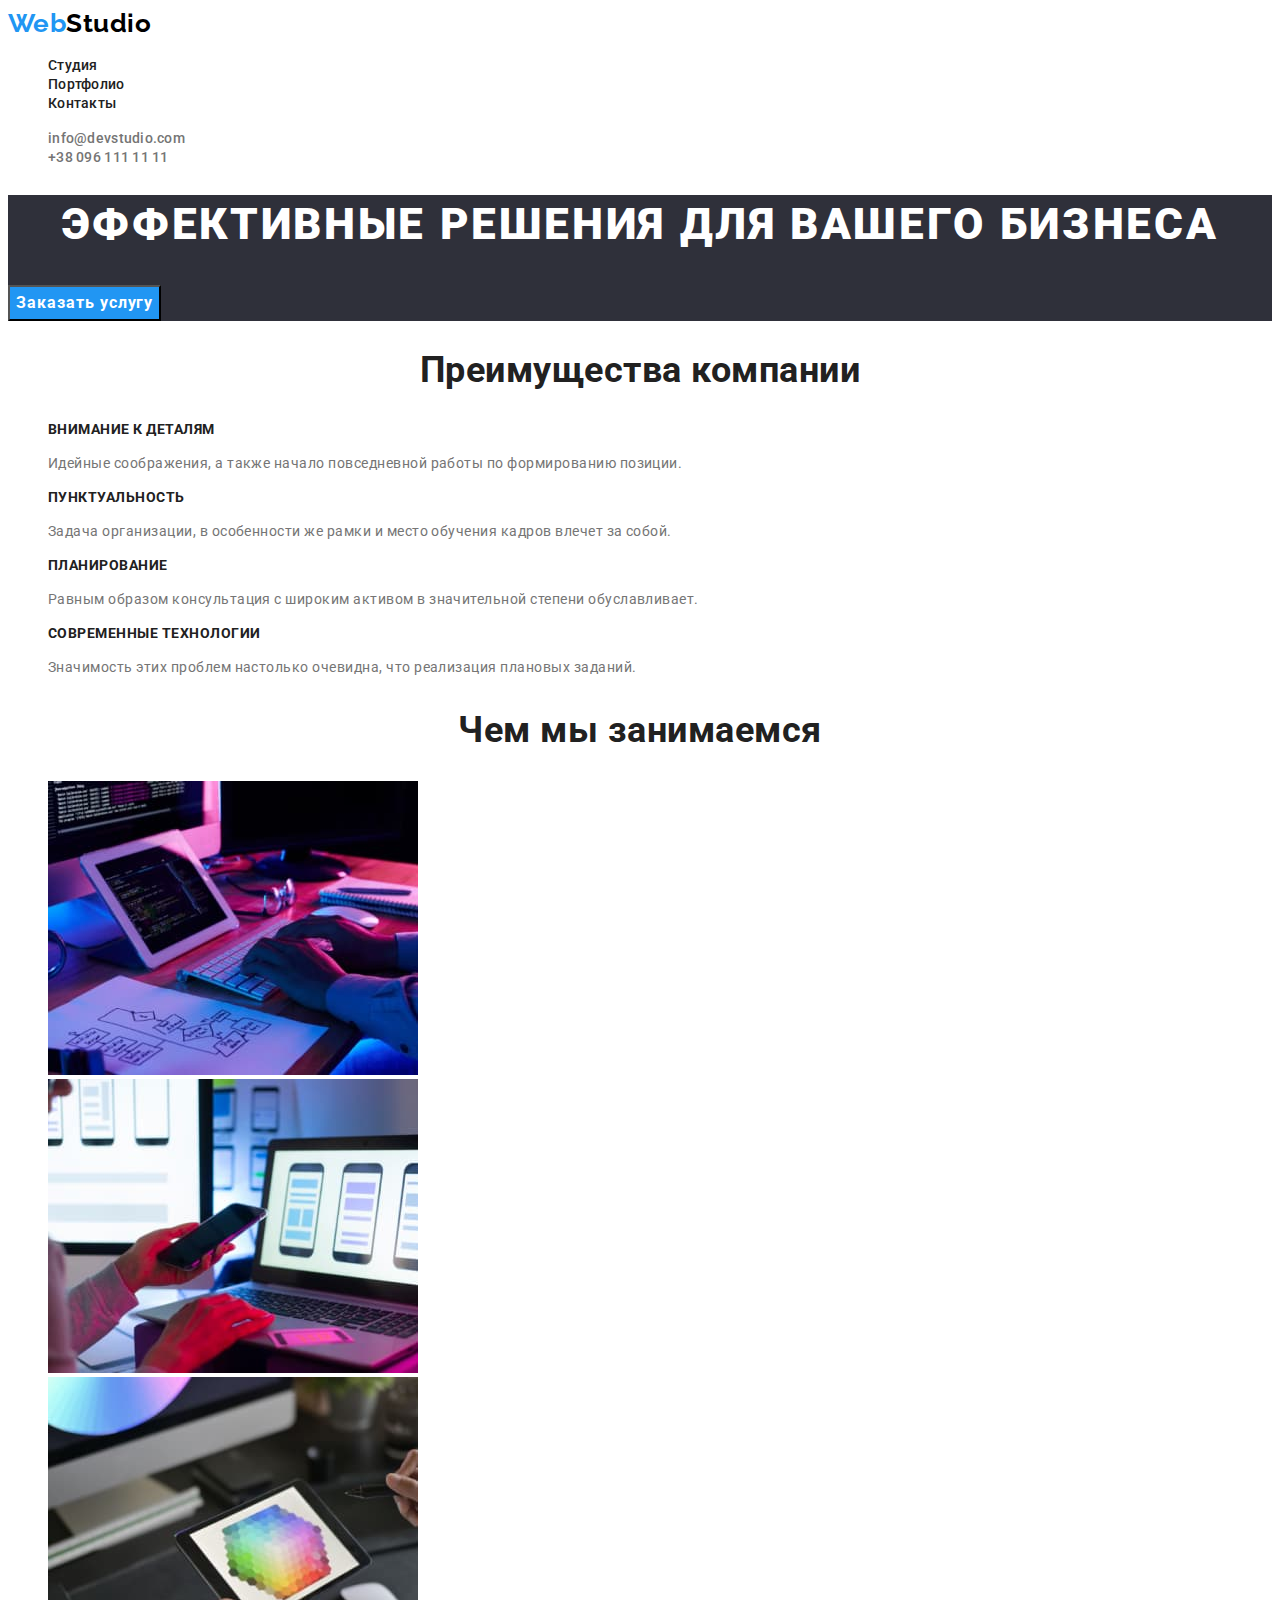
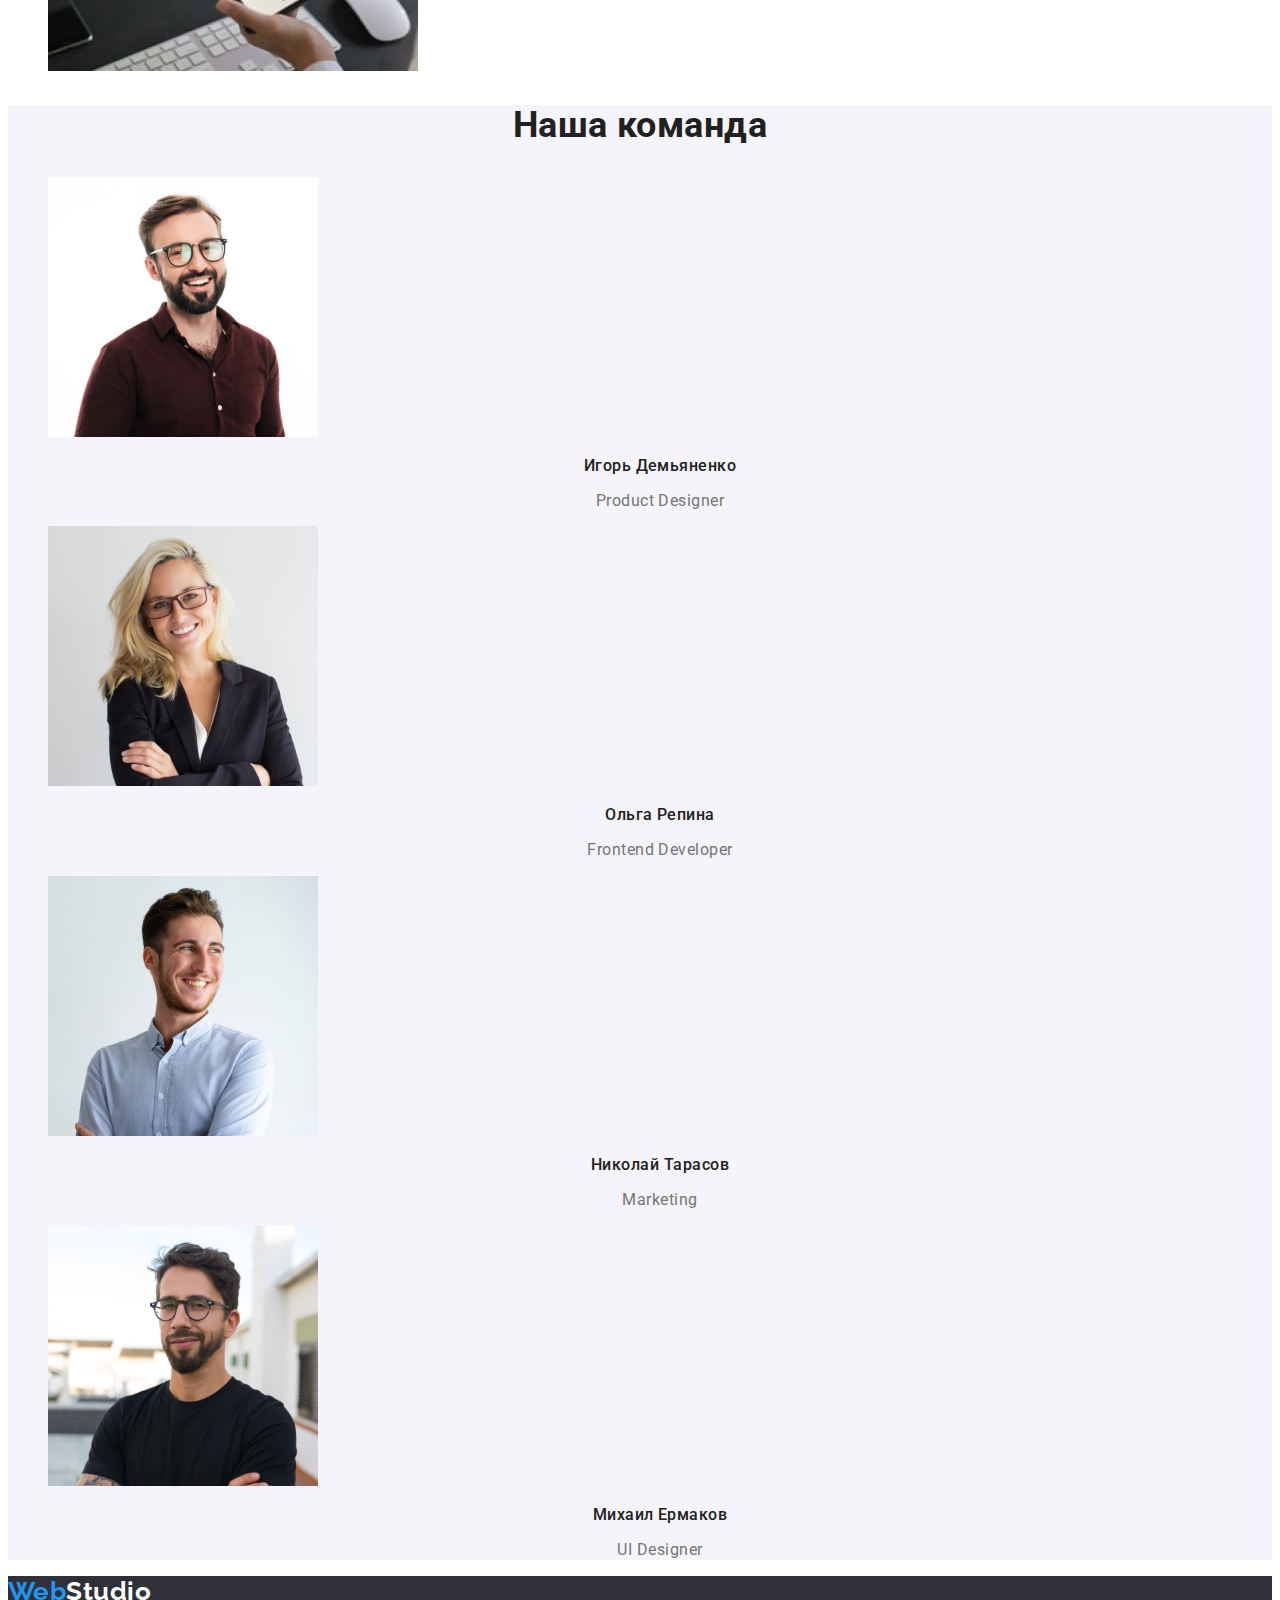
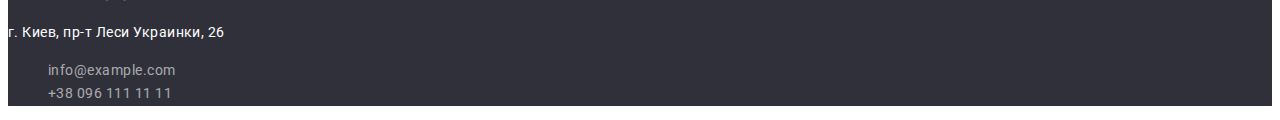
==== index.html @ c210286f "добавляет файлы с HW-02" ====
<!DOCTYPE html>
<html lang="ru">
<head>
    <meta charset="UTF-8">
    <meta http-equiv="X-UA-Compatible" content="IE=edge">
    <meta name="viewport" content="width=device-width, initial-scale=1.0">
    <title>Студия</title>
    <link rel="preconnect" href="https://fonts.googleapis.com">
    <link rel="preconnect" href="https://fonts.gstatic.com" crossorigin>
    <link href="https://fonts.googleapis.com/css2?family=Raleway:wght@700&family=Roboto:wght@400;500;700;900&display=swap" rel="stylesheet">
    <link rel="stylesheet" href="./css/styles.css">
</head>
<body>
    <!--шапка сайта студии-->
    <header>
        <!--навигация-->
        <nav>
            <a class="logo link" href="./index.html">Web<span class="logo-header">Studio</span></a>
            <ul class="site-nav list">
                <li><a href="./index.html" class="link">Студия</a>
                </li>
                <li><a href="./portfolio.html" class="link">Портфолио</a>
                </li>
                <li><a href="" class="link">Контакты</a>
                </li>
            </ul>
        </nav>
        <!--связь-->
        <ul class="contacts list">
            <li>
                <a href="mailto:info@devstudio.com" class="link">info@devstudio.com</a>
            </li>
            <li>
                <a href="tel:+380961111111" class="link">+38 096 111 11 11</a>
            </li>
        </ul>
    </header>
    <main>
        <!--герой-->
        <section class="hero">
            <h1 class="hero-title">Эффективные решения для вашего бизнеса</h1>
            <button class="main button" type="button">Заказать услугу</button>
        </section>
        <!--секция преимущества компании-->
        <section class="section">
            <h2 class="section-title">Преимущества компании</h2>
            <ul class="advantage list">
                <li>
                    <h3 class="advantage-title">Внимание к деталям</h3>
                    <p class="advantage-text">Идейные соображения, а также начало повседневной работы по формированию позиции.</p>
                </li>
                <li>
                    <h3 class="advantage-title">Пунктуальность</h3>
                    <p class="advantage-text">Задача организации, в особенности же рамки и место обучения кадров влечет за собой.</p>
                </li>
                <li>
                    <h3 class="advantage-title">Планирование</h3>
                    <p class="advantage-text">Равным образом консультация с широким активом в значительной степени обуславливает.</p>
                </li>
                <li>
                    <h3 class="advantage-title">Современные технологии</h3>
                    <p class="advantage-text">Значимость этих проблем настолько очевидна, что реализация плановых заданий.</p>
                </li>
            </ul>
        </section>
        <!--секция чем занимается компания-->
        <section class="section">
            <h2 class="section-title">Чем мы занимаемся</h2>
            <ul class="list">
                <li><img 
                    src="images/optimg1.jpg"
                    alt="работа  за  компьютером"
                    width="370"
                    height="294"></li>
                <li><img 
                    src="images/optimg2.jpg" 
                    alt="взаимодействие с разными гаджетами"
                    width="370"
                    height="294"></li>
                <li><img 
                    src="images/optimg3.jpg" 
                    alt="оформление графических интерфейсов"
                    width="370"
                    height="294"
                    ></li>
            </ul>
        </section>
        <!--секция наша команда-->
        <section class="our-team section">
            <h2 class="section-title">Наша команда</h2>
            <ul class="team list">
                <li><img src="images/img1.jpg" alt="Игорь Демьяненко"
                    width="270" height="260">
                <h3 class="team-title">Игорь Демьяненко</h3>
                <p class="team-profession" lang="en">Product Designer</p>
                </li>
                <li><img src="images/img2.jpg" alt="Ольга Репина" 
                    width="270" height="260">
                <h3 class="team-title">Ольга Репина</h3>
                <p class="team-profession" lang="en">Frontend Developer</p>
                </li>
                <li><img src="images/img3.jpg" alt="Николай Тарасов" 
                    width="270" height="260">
                <h3 class="team-title">Николай Тарасов</h3>
                <p class="team-profession" lang="en">Marketing</p>
                </li>
                <li><img src="images/img4.jpg" alt="Михаил Ермаков"
                     width="270" height="260">
                <h3 class="team-title">Михаил Ермаков</h3>
                <p class="team-profession" lang="en">UI Designer</p>
                </li>
            </ul>
        </section>  
    </main>
    <!--подвал страницы-->
    <footer class="footer">
        <a class="logo link" href="./index.html">Web<span class="logo-footer">Studio</span></a>
        <address class="adress">
            <p>г. Киев, пр-т Леси Украинки, 26</p>
            <ul class="adress-contacts list">               
                <li>
                    <a href="mailto:info@example.com" class="link">info@example.com</a>
                </li>
                <li>
                    <a href="tel:+380961111111" class="link">+38 096 111 11 11</a>
                </li>
            </ul>
        </address>
    </footer>    
</body>
</html>
---- css/styles.css ----
:root {
  --pimary-tex-color: #757575;
  --accent-tex-color: #2196f3;
  --secondary-tex-color: #212121;
  --clear-white-text-color: #ffffff;
  --secondary-background-color: #f5f4fa;
}

/* палитра */
/* основной цвет фона   #ffffff */
/* дополнительный цвет фона     #F5F4FA */
/* цвет основного текста   #757575 */
/* цвет вторичного цвета     #212121  */
/* дополнительный  цвет текста     #FFFFFF  */
/* цвет акцента   #2196F3 */
/* цвет акцента главной  кнопки    #188CE8 */
/* цвет адреса   rgba(255, 255, 255, 0.6) */
/* цвет фона героя и футера #2F303A */
/* дополнительный цвет текста логотипа  #000000 */

body {
  font-family: "Roboto", sans-serif;
  background-color: #ffffff;
  color: var(--pimary-tex-color);
  letter-spacing: 0.03em;
}
/* *********************style reset******************** */
.list {
  list-style: none;
}
.link {
  text-decoration: none;
}
/* **************************************************** */
/* __________________________________________шапка сайта студии__________________________________________________________ */
.logo {
  font-family: raleway, sans-serif;
  color: var(--accent-tex-color);
  font-weight: 700;
  font-size: 26px;
  line-height: 1.19;
}
.logo-header {
  color: #000000;
}
.logo-footer {
  color: var(--clear-white-text-color);
}
/* ___________________________________________навигация___________________________________________________________ */
.site-nav .link {
  color: var(--secondary-tex-color);
  font-weight: 500;
  font-size: 14px;
  line-height: 1.14;
  letter-spacing: 0.02em;
}
.contacts .link {
  color: var(--pimary-tex-color);
  font-weight: 500;
  font-size: 14px;
  line-height: 1.14;
  letter-spacing: 0.02em;
}
.site-nav .link:hover,
.site-nav .link:focus,
.contacts .link:hover,
.contacts .link:focus,
.adress-contacts .link:hover,
.adress-contacts .link:focus {
  color: #2196f3;
}
/* __________________________________ герой ______________________________________________________________ */

.hero {
  background-color: #2f303a;
}

.hero-title {
  color: var(--clear-white-text-color);
  font-weight: 900;
  font-size: 44px;
  line-height: 1.36;
  text-align: center;
  letter-spacing: 0.06em;
  text-transform: uppercase;
}

/* _____________________________________основная информация страницы__________________________________________ */

.section-title {
  font-weight: 700;
  font-size: 36px;
  line-height: 1.16;
  text-align: center;
}
.advantage-title {
  font-weight: 700;
  font-size: 14px;
  line-height: 1.14;
  text-transform: uppercase;
}
.advantage-text {
  font-size: 14px;
  line-height: 1.71;
}
.team-title {
  font-weight: 500;
  font-size: 16px;
  line-height: 1.18;
  text-align: center;
}
.team-profession {
  font-size: 16px;
  line-height: 1.18;
  text-align: center;
}
.project-title {
  font-weight: 700;
  font-size: 18px;
  line-height: 2;
  letter-spacing: 0.06em;
}
.project-type {
  color: var(--pimary-tex-color);
  font-size: 16px;
  line-height: 1.87;
}
.section-title,
.advantage-title,
.team-title,
.project-title {
  color: var(--secondary-tex-color);
}
.our-team {
  background-color: #f5f4fa;
}
/* ____________________________________________подвал страницы_______________________________________________ */
.footer {
  background-color: #2f303a;
}
.adress {
  color: var(--clear-white-text-color);
  font-style: normal;
  font-size: 14px;
  line-height: 1.71;
}
.adress-contacts .link {
  color: rgba(255, 255, 255, 0.6);
}
/* ____________________________________________BUTTONS_________________________________________________ */
.button {
  font-family: inherit;
  font-weight: 500;
  font-size: 16px;
  line-height: 1.62;
  text-align: center;
  background-color: var(--secondary-background-color);
  color: var(--secondary-tex-color);
  cursor: pointer;
}
.button:hover,
.button:focus {
  background-color: var(--accent-tex-color);
  color: var(--clear-white-text-color);
}
.main.button {
  font-weight: 700;
  font-size: 16px;
  line-height: 1.87;
  text-align: center;
  letter-spacing: 0.06em;
  background-color: var(--accent-tex-color);
  color: var(--clear-white-text-color);
}
.main.button:hover,
.main.button:focus {
  background-color: #188ce8;
}
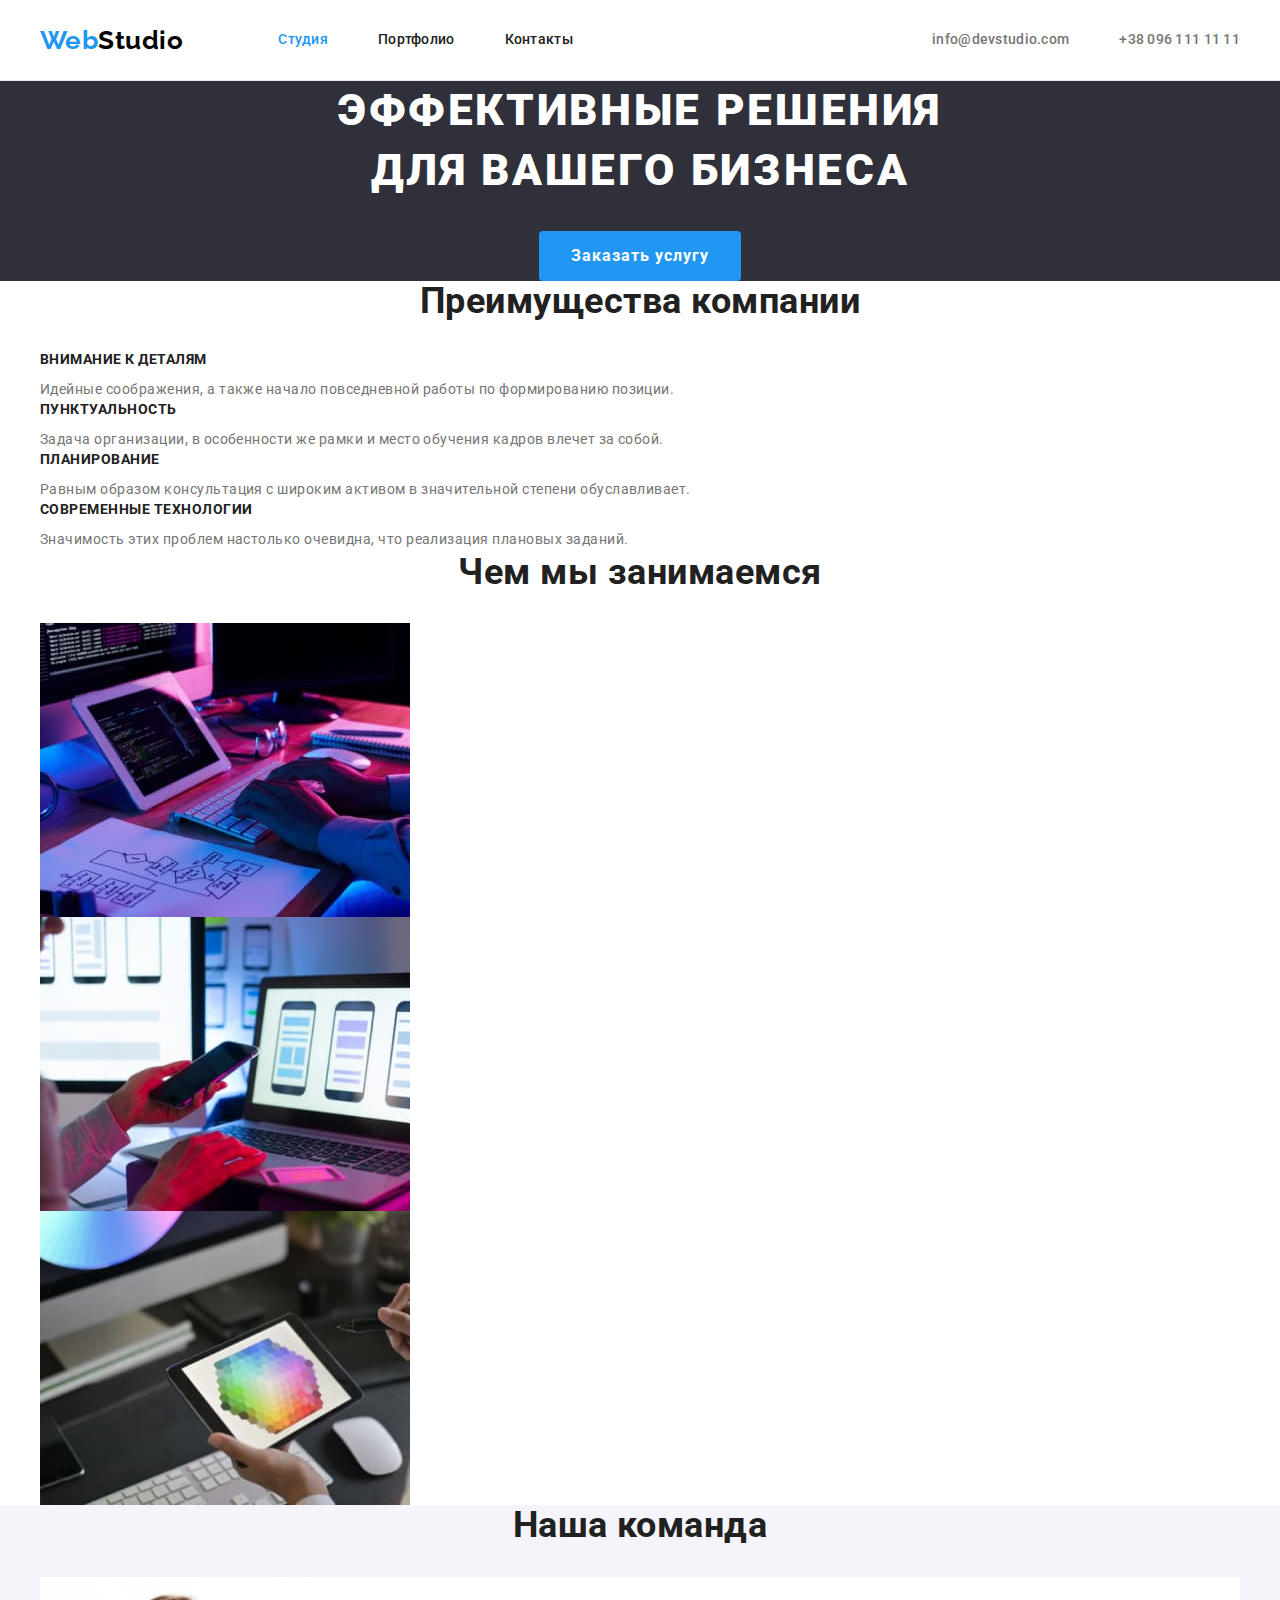
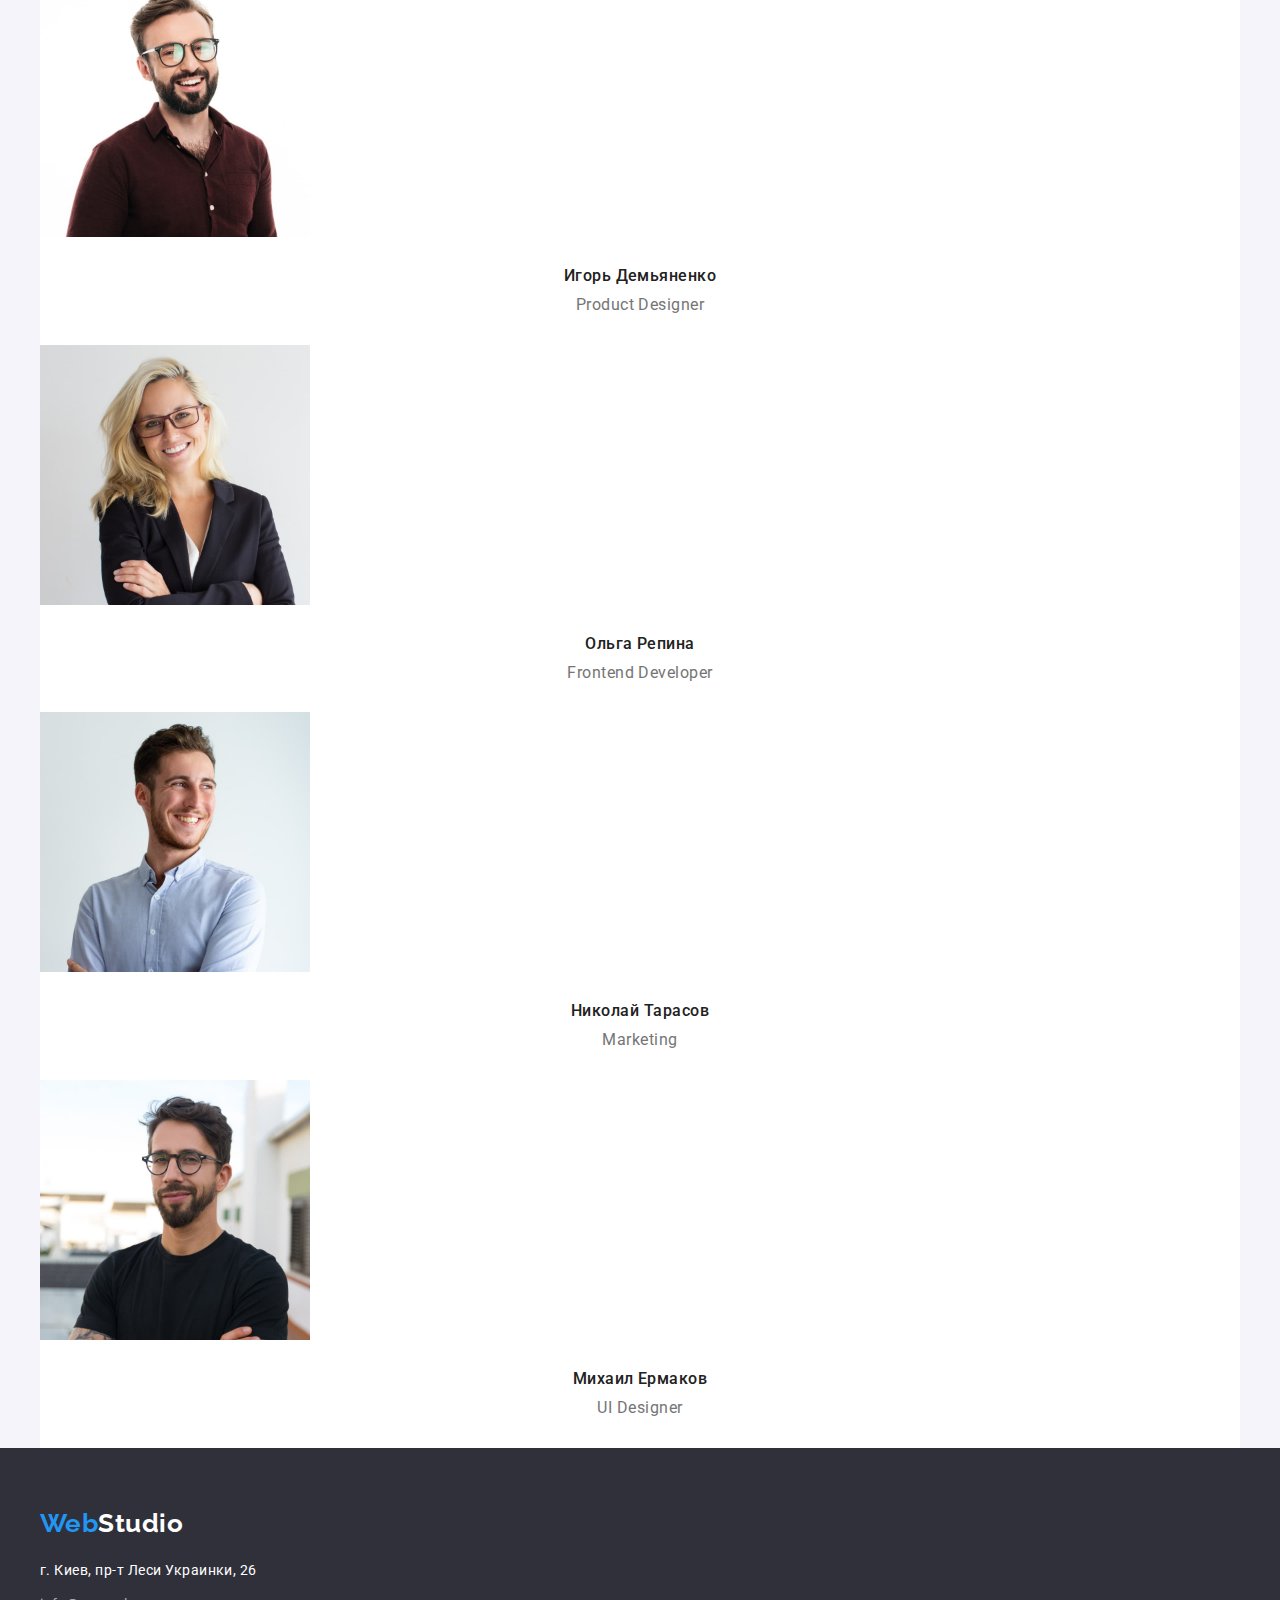
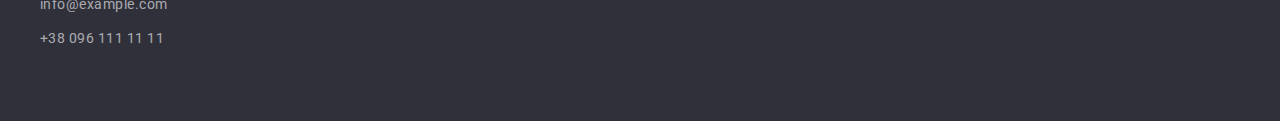
==== commit 633ce4b2: "задает значения  блочным и строчным элементам" ====
--- a/index.html
+++ b/index.html
@@ -5,6 +5,9 @@
     <meta http-equiv="X-UA-Compatible" content="IE=edge">
     <meta name="viewport" content="width=device-width, initial-scale=1.0">
     <title>Студия</title>
+    <link rel="stylesheet" href="https://cdnjs.cloudflare.com/ajax/libs/modern-normalize/1.1.0/modern-normalize.css"
+        integrity="sha512-Y0MM+V6ymRKN2zStTqzQ227DWhhp4Mzdo6gnlRnuaNCbc+YN/ZH0sBCLTM4M0oSy9c9VKiCvd4Jk44aCLrNS5Q=="
+        crossorigin="anonymous" referrerpolicy="no-referrer" />
     <link rel="preconnect" href="https://fonts.googleapis.com">
     <link rel="preconnect" href="https://fonts.gstatic.com" crossorigin>
     <link href="https://fonts.googleapis.com/css2?family=Raleway:wght@700&family=Roboto:wght@400;500;700;900&display=swap" rel="stylesheet">
@@ -14,35 +17,38 @@
     <!--шапка сайта студии-->
     <header>
         <!--навигация-->
-        <nav>
+        <div class="container header-nav">
+        <nav class="main-nav">
             <a class="logo link" href="./index.html">Web<span class="logo-header">Studio</span></a>
             <ul class="site-nav list">
-                <li><a href="./index.html" class="link">Студия</a>
+                <li class="item"><a href="./index.html" class="current link">Студия</a>
                 </li>
-                <li><a href="./portfolio.html" class="link">Портфолио</a>
+                <li class="item" ><a href="./portfolio.html" class="link">Портфолио</a>
                 </li>
-                <li><a href="" class="link">Контакты</a>
+                <li class="item" ><a href="" class="link">Контакты</a>
                 </li>
             </ul>
         </nav>
         <!--связь-->
         <ul class="contacts list">
-            <li>
+            <li class="item">
                 <a href="mailto:info@devstudio.com" class="link">info@devstudio.com</a>
             </li>
-            <li>
+            <li  class="item">
                 <a href="tel:+380961111111" class="link">+38 096 111 11 11</a>
             </li>
         </ul>
+        </div>
+        
     </header>
     <main>
         <!--герой-->
         <section class="hero">
-            <h1 class="hero-title">Эффективные решения для вашего бизнеса</h1>
-            <button class="main button" type="button">Заказать услугу</button>
+            <h1 class="hero-title">Эффективные решения <br> для вашего бизнеса</h1>
+            <button class="hero-button button" type="button">Заказать услугу</button>
         </section>
         <!--секция преимущества компании-->
-        <section class="section">
+        <section class="section container">
             <h2 class="section-title">Преимущества компании</h2>
             <ul class="advantage list">
                 <li>
@@ -64,68 +70,70 @@
             </ul>
         </section>
         <!--секция чем занимается компания-->
-        <section class="section">
+        <section class="section container">
             <h2 class="section-title">Чем мы занимаемся</h2>
             <ul class="list">
                 <li><img 
                     src="images/optimg1.jpg"
                     alt="работа  за  компьютером"
                     width="370"
-                    height="294"></li>
+                    height="294">
+                </li>
                 <li><img 
                     src="images/optimg2.jpg" 
                     alt="взаимодействие с разными гаджетами"
                     width="370"
-                    height="294"></li>
+                    height="294">
+                </li>
                 <li><img 
                     src="images/optimg3.jpg" 
                     alt="оформление графических интерфейсов"
                     width="370"
-                    height="294"
-                    ></li>
+                    height="294">
+                </li>
             </ul>
         </section>
         <!--секция наша команда-->
         <section class="our-team section">
-            <h2 class="section-title">Наша команда</h2>
-            <ul class="team list">
-                <li><img src="images/img1.jpg" alt="Игорь Демьяненко"
-                    width="270" height="260">
-                <h3 class="team-title">Игорь Демьяненко</h3>
-                <p class="team-profession" lang="en">Product Designer</p>
-                </li>
-                <li><img src="images/img2.jpg" alt="Ольга Репина" 
-                    width="270" height="260">
-                <h3 class="team-title">Ольга Репина</h3>
-                <p class="team-profession" lang="en">Frontend Developer</p>
-                </li>
-                <li><img src="images/img3.jpg" alt="Николай Тарасов" 
-                    width="270" height="260">
-                <h3 class="team-title">Николай Тарасов</h3>
-                <p class="team-profession" lang="en">Marketing</p>
-                </li>
-                <li><img src="images/img4.jpg" alt="Михаил Ермаков"
-                     width="270" height="260">
-                <h3 class="team-title">Михаил Ермаков</h3>
-                <p class="team-profession" lang="en">UI Designer</p>
-                </li>
-            </ul>
+            <div class="container">
+                <h2 class="section-title">Наша команда</h2>
+                <ul class="team list">
+                    <li class="team-item"><img src="images/img1.jpg" alt="Игорь Демьяненко" width="270" height="260">
+                        <h3 class="team-title">Игорь Демьяненко</h3>
+                        <p class="team-profession" lang="en">Product Designer</p>
+                    </li>
+                    <li class="team-item"><img src="images/img2.jpg" alt="Ольга Репина" width="270" height="260">
+                        <h3 class="team-title">Ольга Репина</h3>
+                        <p class="team-profession" lang="en">Frontend Developer</p>
+                    </li>
+                    <li class="team-item"><img src="images/img3.jpg" alt="Николай Тарасов" width="270" height="260">
+                        <h3 class="team-title">Николай Тарасов</h3>
+                        <p class="team-profession" lang="en">Marketing</p>
+                    </li>
+                    <li class="team-item"><img src="images/img4.jpg" alt="Михаил Ермаков" width="270" height="260">
+                        <h3 class="team-title">Михаил Ермаков</h3>
+                        <p class="team-profession" lang="en">UI Designer</p>
+                    </li>
+                </ul>
+            </div>            
         </section>  
     </main>
     <!--подвал страницы-->
     <footer class="footer">
-        <a class="logo link" href="./index.html">Web<span class="logo-footer">Studio</span></a>
-        <address class="adress">
-            <p>г. Киев, пр-т Леси Украинки, 26</p>
-            <ul class="adress-contacts list">               
-                <li>
-                    <a href="mailto:info@example.com" class="link">info@example.com</a>
-                </li>
-                <li>
-                    <a href="tel:+380961111111" class="link">+38 096 111 11 11</a>
-                </li>
-            </ul>
-        </address>
+        <div class="container">
+            <a class="logo link" href="./index.html">Web<span class="logo-footer">Studio</span></a>
+            <address class="adress">
+                <p class="adress-location">г. Киев, пр-т Леси Украинки, 26</p>
+                <ul class="adress-contacts list">
+                    <li class="adress-contact-item">
+                        <a href="mailto:info@example.com" class="link">info@example.com</a>
+                    </li>
+                    <li class="adress-contact-item">
+                        <a href="tel:+380961111111" class="link">+38 096 111 11 11</a>
+                    </li>
+                </ul>
+            </address>
+        </div>
     </footer>    
 </body>
 </html>--- a/css/styles.css
+++ b/css/styles.css
@@ -2,8 +2,11 @@
   --pimary-tex-color: #757575;
   --accent-tex-color: #2196f3;
   --secondary-tex-color: #212121;
-  --clear-white-text-color: #ffffff;
+  --primary-white-color: #ffffff;
+  --primary-black-color: #000000;
   --secondary-background-color: #f5f4fa;
+  --hero-footer-background-color: #2f303a;
+  --hero-button-hover-color: #188ce8;
 }
 
 /* палитра */
@@ -16,23 +19,37 @@
 /* цвет акцента главной  кнопки    #188CE8 */
 /* цвет адреса   rgba(255, 255, 255, 0.6) */
 /* цвет фона героя и футера #2F303A */
-/* дополнительный цвет текста логотипа  #000000 */
+/* дополнительный цвет текста логотипа, рамки главной кнопки  #000000 */
 
 body {
   font-family: "Roboto", sans-serif;
-  background-color: #ffffff;
+  background-color: var(--primary-white-color);
   color: var(--pimary-tex-color);
   letter-spacing: 0.03em;
 }
 /* *********************style reset******************** */
 .list {
+  padding: 0;
+  margin: 0;
   list-style: none;
 }
 .link {
   text-decoration: none;
 }
+img {
+  display: block;
+}
+
 /* **************************************************** */
+.container {
+  margin-left: auto;
+  margin-right: auto;
+  width: 1200px;
+}
 /* __________________________________________шапка сайта студии__________________________________________________________ */
+header {
+  border-bottom: 1px solid #ececec;
+}
 .logo {
   font-family: raleway, sans-serif;
   color: var(--accent-tex-color);
@@ -41,20 +58,48 @@
   line-height: 1.19;
 }
 .logo-header {
-  color: #000000;
+  color: var(--primary-black-color);
 }
 .logo-footer {
-  color: var(--clear-white-text-color);
+  color: var(--primary-white-color);
 }
 /* ___________________________________________навигация___________________________________________________________ */
+.header-nav {
+  display: flex;
+}
+.main-nav {
+  display: flex;
+  align-items: center;
+}
+.site-nav {
+  display: flex;
+  margin-left: 95px;
+}
+.contacts .item + .item,
+.site-nav .item + .item {
+  margin-left: 50px;
+}
 .site-nav .link {
+  display: block;
+  padding-top: 32px;
+  padding-bottom: 32px;
+
   color: var(--secondary-tex-color);
   font-weight: 500;
   font-size: 14px;
   line-height: 1.14;
   letter-spacing: 0.02em;
 }
+.contacts {
+  display: flex;
+  margin-left: auto;
+}
+
 .contacts .link {
+  display: block;
+  padding-top: 32px;
+  padding-bottom: 32px;
+
   color: var(--pimary-tex-color);
   font-weight: 500;
   font-size: 14px;
@@ -67,20 +112,26 @@
 .contacts .link:focus,
 .adress-contacts .link:hover,
 .adress-contacts .link:focus {
-  color: #2196f3;
+  color: var(--accent-tex-color);
+}
+.site-nav .current.link {
+  color: var(--accent-tex-color);
 }
 /* __________________________________ герой ______________________________________________________________ */
 
 .hero {
-  background-color: #2f303a;
+  background-color: var(--hero-footer-background-color);
+  text-align: center;
 }
 
 .hero-title {
-  color: var(--clear-white-text-color);
+  margin-top: 0;
+  margin-bottom: 30px;
+
+  color: var(--primary-white-color);
   font-weight: 900;
   font-size: 44px;
   line-height: 1.36;
-  text-align: center;
   letter-spacing: 0.06em;
   text-transform: uppercase;
 }
@@ -88,67 +139,110 @@
 /* _____________________________________основная информация страницы__________________________________________ */
 
 .section-title {
+  margin-top: 0;
+  margin-bottom: 50;
+
+  color: var(--secondary-tex-color);
   font-weight: 700;
   font-size: 36px;
   line-height: 1.16;
   text-align: center;
 }
 .advantage-title {
+  margin-top: 0;
+  margin-bottom: 10px;
+
+  color: var(--secondary-tex-color);
   font-weight: 700;
   font-size: 14px;
   line-height: 1.14;
   text-transform: uppercase;
 }
 .advantage-text {
+  margin-top: 0;
+  margin-bottom: 0;
+
   font-size: 14px;
   line-height: 1.71;
 }
+.team {
+  text-align: center;
+}
+.team-item {
+  padding-bottom: 30px;
+  background-color: var(--primary-white-color);
+}
+
 .team-title {
+  margin-top: 30px;
+  margin-bottom: 10px;
+
+  color: var(--secondary-tex-color);
   font-weight: 500;
   font-size: 16px;
   line-height: 1.18;
-  text-align: center;
 }
 .team-profession {
+  margin-top: 0;
+  margin-bottom: 0;
+
   font-size: 16px;
   line-height: 1.18;
   text-align: center;
 }
+
 .project-title {
+  margin-top: 0;
+  margin-bottom: 4px;
+
+  color: var(--secondary-tex-color);
   font-weight: 700;
   font-size: 18px;
   line-height: 2;
   letter-spacing: 0.06em;
 }
 .project-type {
+  margin-top: 0;
+  margin-bottom: 0;
+
   color: var(--pimary-tex-color);
   font-size: 16px;
   line-height: 1.87;
 }
-.section-title,
-.advantage-title,
-.team-title,
-.project-title {
-  color: var(--secondary-tex-color);
-}
+
 .our-team {
-  background-color: #f5f4fa;
+  background-color: var(--secondary-background-color);
 }
 /* ____________________________________________подвал страницы_______________________________________________ */
 .footer {
-  background-color: #2f303a;
+  padding-top: 60px;
+  padding-bottom: 60px;
+  background-color: var(--hero-footer-background-color);
 }
 .adress {
-  color: var(--clear-white-text-color);
+  color: var(--primary-white-color);
   font-style: normal;
   font-size: 14px;
   line-height: 1.71;
+}
+.adress-location {
+  margin-top: 20px;
+  margin-bottom: 10px;
+}
+.adress-contact-item {
+  margin-bottom: 10px;
 }
 .adress-contacts .link {
   color: rgba(255, 255, 255, 0.6);
 }
 /* ____________________________________________BUTTONS_________________________________________________ */
 .button {
+  display: inline-block;
+  border: 1px solid transparent;
+  border-radius: 4px;
+  padding: 6px 22px;
+  min-width: 73px;
+
   font-family: inherit;
   font-weight: 500;
   font-size: 16px;
@@ -161,18 +255,22 @@
 .button:hover,
 .button:focus {
   background-color: var(--accent-tex-color);
-  color: var(--clear-white-text-color);
-}
-.main.button {
+  color: var(--primary-white-color);
+}
+.hero-button.button {
+  padding: 10px 32px;
+  border: 1px;
+  border-color: var(--primary-black-color);
+
   font-weight: 700;
   font-size: 16px;
   line-height: 1.87;
   text-align: center;
   letter-spacing: 0.06em;
   background-color: var(--accent-tex-color);
-  color: var(--clear-white-text-color);
-}
-.main.button:hover,
-.main.button:focus {
-  background-color: #188ce8;
-}
+  color: var(--primary-white-color);
+}
+.hero-button.button:hover,
+.hero-button.button:focus {
+  background-color: var(--hero-button-hover-color);
+}
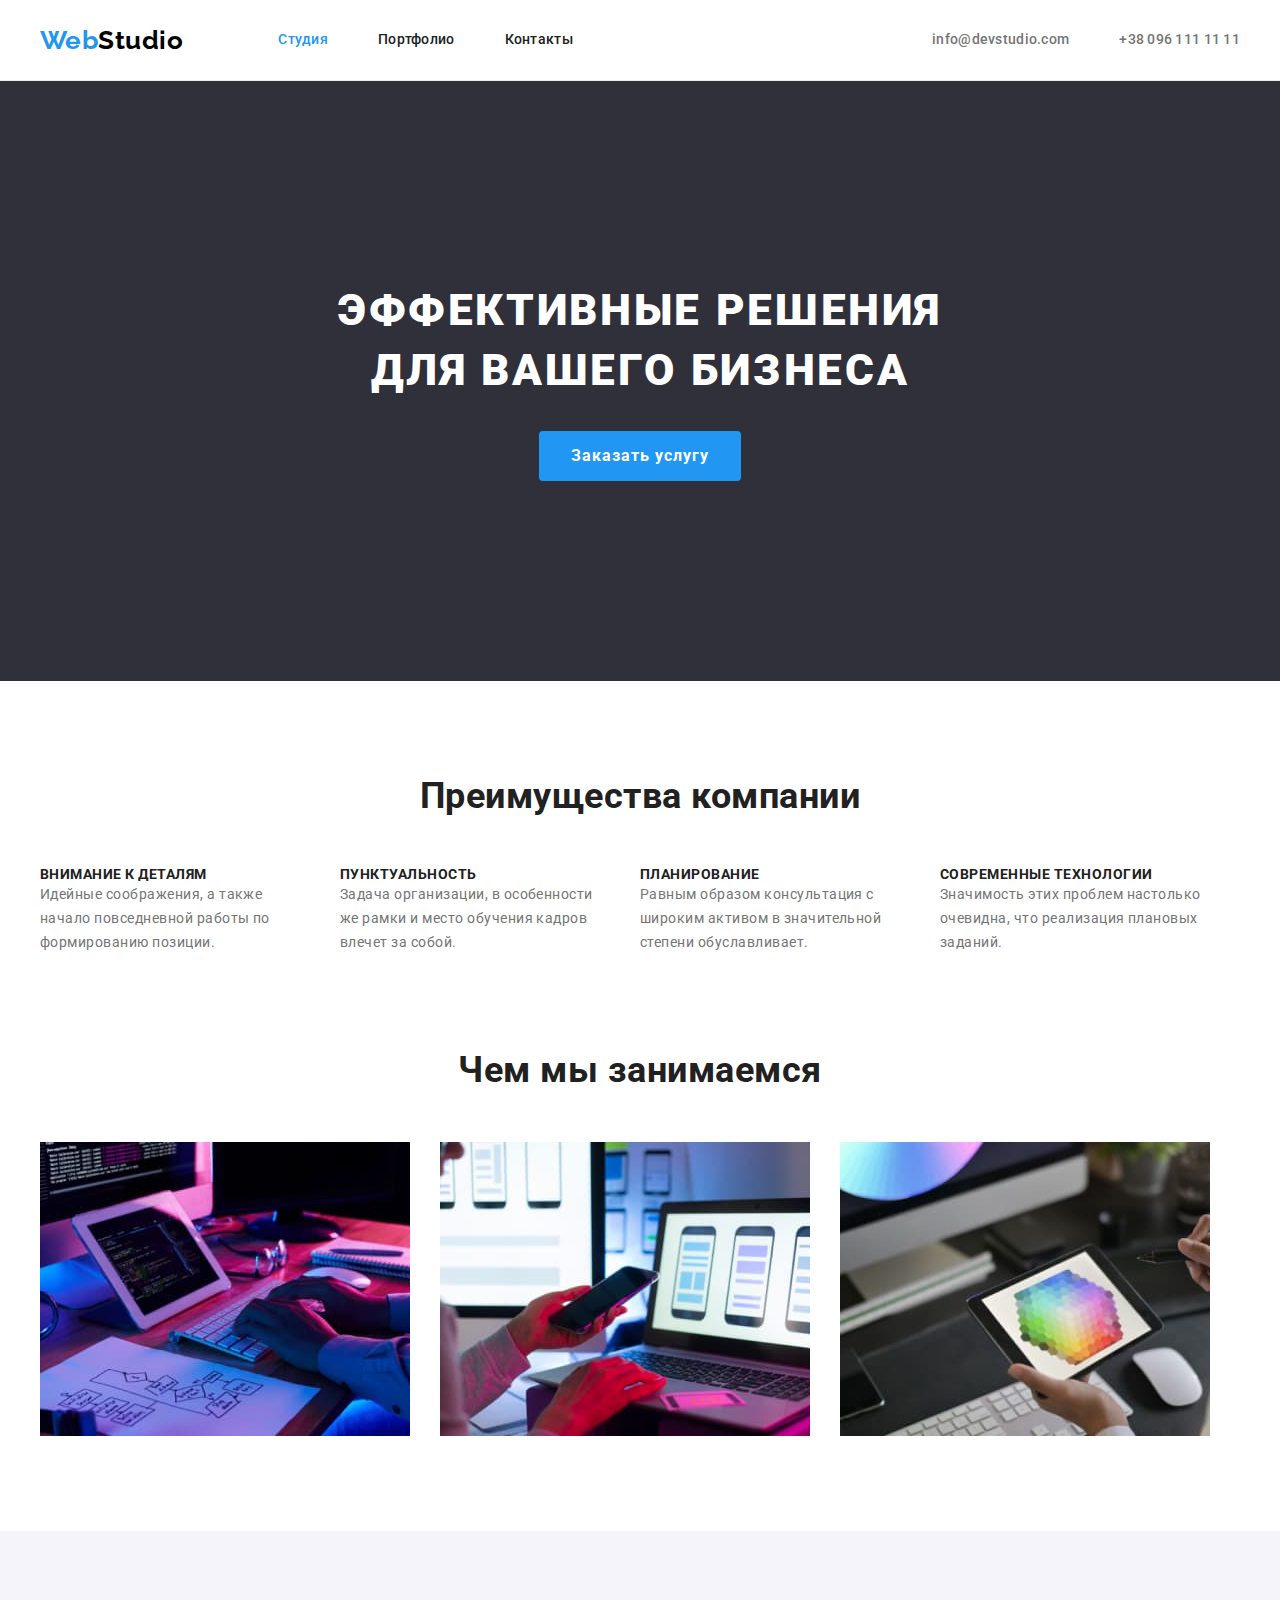
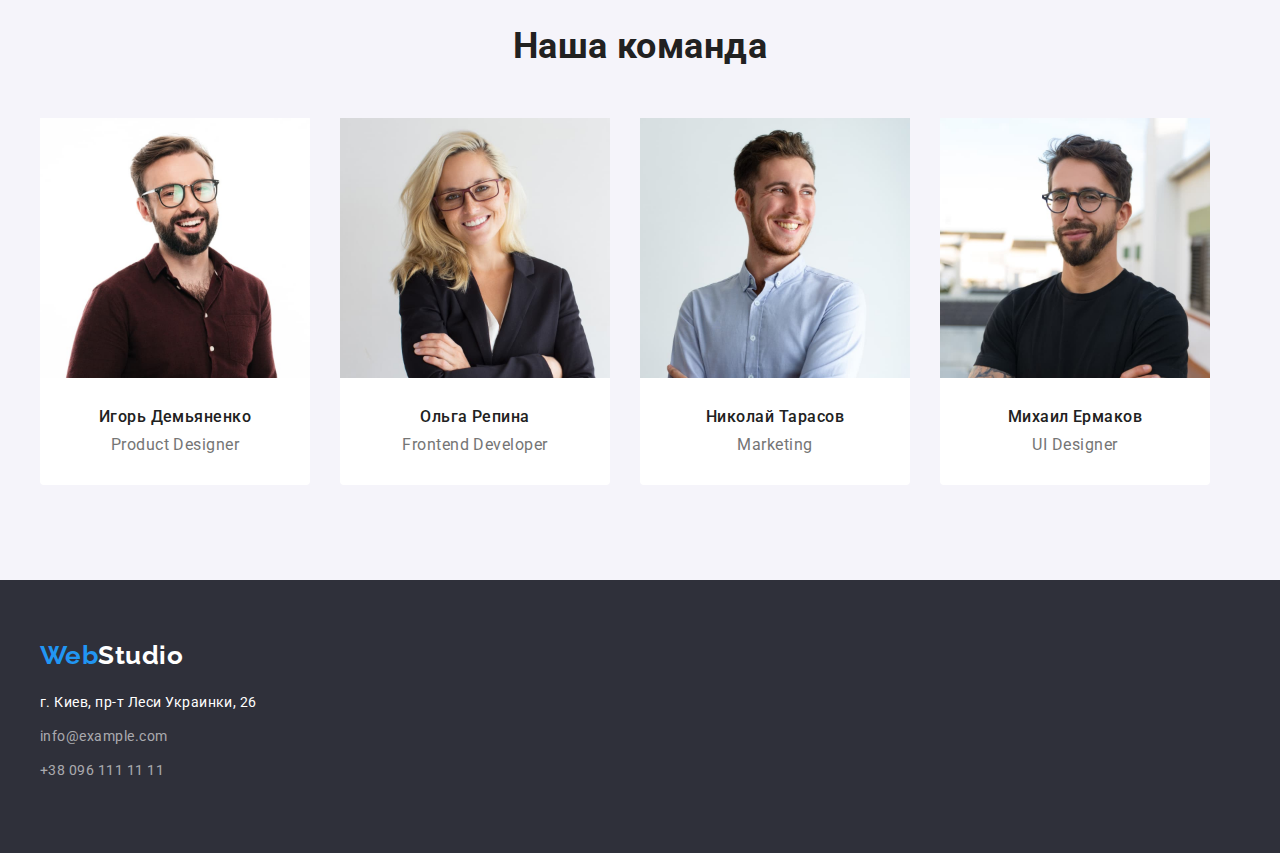
==== commit fee67295: "оформляет страницу студия" ====
--- a/index.html
+++ b/index.html
@@ -48,69 +48,63 @@
             <button class="hero-button button" type="button">Заказать услугу</button>
         </section>
         <!--секция преимущества компании-->
-        <section class="section container">
-            <h2 class="section-title">Преимущества компании</h2>
-            <ul class="advantage list">
-                <li>
-                    <h3 class="advantage-title">Внимание к деталям</h3>
-                    <p class="advantage-text">Идейные соображения, а также начало повседневной работы по формированию позиции.</p>
-                </li>
-                <li>
-                    <h3 class="advantage-title">Пунктуальность</h3>
-                    <p class="advantage-text">Задача организации, в особенности же рамки и место обучения кадров влечет за собой.</p>
-                </li>
-                <li>
-                    <h3 class="advantage-title">Планирование</h3>
-                    <p class="advantage-text">Равным образом консультация с широким активом в значительной степени обуславливает.</p>
-                </li>
-                <li>
-                    <h3 class="advantage-title">Современные технологии</h3>
-                    <p class="advantage-text">Значимость этих проблем настолько очевидна, что реализация плановых заданий.</p>
-                </li>
-            </ul>
+        <section class="advantage-section section">
+            <div class="container">
+                <h2 class="section-title">Преимущества компании</h2>
+                <ul class="advantage list">
+                    <li class="item">
+                        <h3 class="advantage-title">Внимание к деталям</h3>
+                        <p class="advantage-text">Идейные соображения, а также начало повседневной работы по формированию позиции.</p>
+                    </li>
+                    <li class="item">
+                        <h3 class="advantage-title">Пунктуальность</h3>
+                        <p class="advantage-text">Задача организации, в особенности же рамки и место обучения кадров влечет за собой.
+                        </p>
+                    </li>
+                    <li class="item">
+                        <h3 class="advantage-title">Планирование</h3>
+                        <p class="advantage-text">Равным образом консультация с широким активом в значительной степени обуславливает.
+                        </p>
+                    </li>
+                    <li class="item">
+                        <h3 class="advantage-title">Современные технологии</h3>
+                        <p class="advantage-text">Значимость этих проблем настолько очевидна, что реализация плановых заданий.</p>
+                    </li>
+                </ul>
+            </div>            
         </section>
         <!--секция чем занимается компания-->
-        <section class="section container">
-            <h2 class="section-title">Чем мы занимаемся</h2>
-            <ul class="list">
-                <li><img 
-                    src="images/optimg1.jpg"
-                    alt="работа  за  компьютером"
-                    width="370"
-                    height="294">
-                </li>
-                <li><img 
-                    src="images/optimg2.jpg" 
-                    alt="взаимодействие с разными гаджетами"
-                    width="370"
-                    height="294">
-                </li>
-                <li><img 
-                    src="images/optimg3.jpg" 
-                    alt="оформление графических интерфейсов"
-                    width="370"
-                    height="294">
-                </li>
-            </ul>
+        <section class="specialization-section section">
+            <div class="container">
+                <h2 class="section-title">Чем мы занимаемся</h2>
+                <ul class="specialization list">
+                    <li class="item"><img src="images/optimg1.jpg" alt="работа  за  компьютером" width="370" height="294">
+                    </li>
+                    <li class="item"><img src="images/optimg2.jpg" alt="взаимодействие с разными гаджетами" width="370" height="294">
+                    </li>
+                    <li class="item"><img src="images/optimg3.jpg" alt="оформление графических интерфейсов" width="370" height="294">
+                    </li>
+                </ul>
+            </div>           
         </section>
         <!--секция наша команда-->
         <section class="our-team section">
             <div class="container">
                 <h2 class="section-title">Наша команда</h2>
                 <ul class="team list">
-                    <li class="team-item"><img src="images/img1.jpg" alt="Игорь Демьяненко" width="270" height="260">
+                    <li class="item"><img src="images/img1.jpg" alt="Игорь Демьяненко" width="270" height="260">
                         <h3 class="team-title">Игорь Демьяненко</h3>
                         <p class="team-profession" lang="en">Product Designer</p>
                     </li>
-                    <li class="team-item"><img src="images/img2.jpg" alt="Ольга Репина" width="270" height="260">
+                    <li class="item"><img src="images/img2.jpg" alt="Ольга Репина" width="270" height="260">
                         <h3 class="team-title">Ольга Репина</h3>
                         <p class="team-profession" lang="en">Frontend Developer</p>
                     </li>
-                    <li class="team-item"><img src="images/img3.jpg" alt="Николай Тарасов" width="270" height="260">
+                    <li class="item"><img src="images/img3.jpg" alt="Николай Тарасов" width="270" height="260">
                         <h3 class="team-title">Николай Тарасов</h3>
                         <p class="team-profession" lang="en">Marketing</p>
                     </li>
-                    <li class="team-item"><img src="images/img4.jpg" alt="Михаил Ермаков" width="270" height="260">
+                    <li class="item"><img src="images/img4.jpg" alt="Михаил Ермаков" width="270" height="260">
                         <h3 class="team-title">Михаил Ермаков</h3>
                         <p class="team-profession" lang="en">UI Designer</p>
                     </li>
--- a/css/styles.css
+++ b/css/styles.css
@@ -42,9 +42,11 @@
 
 /* **************************************************** */
 .container {
+  width: 1230px;
+  padding-left: 15px;
+  padding-right: 15px;
   margin-left: auto;
   margin-right: auto;
-  width: 1200px;
 }
 /* __________________________________________шапка сайта студии__________________________________________________________ */
 header {
@@ -120,6 +122,9 @@
 /* __________________________________ герой ______________________________________________________________ */
 
 .hero {
+  padding-top: 200px;
+  padding-bottom: 200px;
+
   background-color: var(--hero-footer-background-color);
   text-align: center;
 }
@@ -137,10 +142,10 @@
 }
 
 /* _____________________________________основная информация страницы__________________________________________ */
-
+/* ____________секция преимущества компании________________ */
 .section-title {
   margin-top: 0;
-  margin-bottom: 50;
+  margin-bottom: 50px;
 
   color: var(--secondary-tex-color);
   font-weight: 700;
@@ -148,9 +153,23 @@
   line-height: 1.16;
   text-align: center;
 }
+.advantage-section {
+  padding-top: 95px;
+  padding-bottom: 95px;
+}
+.advantage {
+  display: flex;
+}
+.advantage .item {
+  width: 270px;
+  margin-right: 30px;
+}
+.advantage .item:nth-child(4n) {
+  margin-right: 0;
+}
 .advantage-title {
   margin-top: 0;
-  margin-bottom: 10px;
+  margin-bottom: 0;
 
   color: var(--secondary-tex-color);
   font-weight: 700;
@@ -165,12 +184,35 @@
   font-size: 14px;
   line-height: 1.71;
 }
+/* ____________________секция чем занимается компания______________ */
+.specialization-section {
+  padding-bottom: 95px;
+}
+.specialization {
+  display: flex;
+}
+.specialization .item {
+  width: 370px;
+  margin-right: 30px;
+}
+.specialization .item:nth-child(3n) {
+  margin-right: 0;
+}
+/* __________________________секция наша команда___________________ */
 .team {
-  text-align: center;
-}
-.team-item {
+  display: flex;
+  text-align: center;
+}
+.team .item {
+  width: 270px;
+  margin-right: 30px;
   padding-bottom: 30px;
+
+  border-radius: 4px;
   background-color: var(--primary-white-color);
+}
+.team .item:nth-child(4n) {
+  margin-right: 0;
 }
 
 .team-title {
@@ -190,7 +232,26 @@
   line-height: 1.18;
   text-align: center;
 }
-
+.our-team {
+  padding-top: 95px;
+  padding-bottom: 95px;
+  background-color: var(--secondary-background-color);
+}
+/* _____________________________портфолио____________________ */
+.portfolio {
+  padding-top: 95px;
+  padding-bottom: 95px;
+}
+.portfolio-buttons {
+  display: flex;
+  margin-left: auto;
+  margin-right: auto;
+
+  margin-bottom: 50px;
+}
+.portfolio-buttons .item + .item {
+  margin-left: 8px;
+}
 .project-title {
   margin-top: 0;
   margin-bottom: 4px;
@@ -210,9 +271,6 @@
   line-height: 1.87;
 }
 
-.our-team {
-  background-color: var(--secondary-background-color);
-}
 /* ____________________________________________подвал страницы_______________________________________________ */
 .footer {
   padding-top: 60px;
@@ -252,6 +310,7 @@
   color: var(--secondary-tex-color);
   cursor: pointer;
 }
+.active-btn,
 .button:hover,
 .button:focus {
   background-color: var(--accent-tex-color);
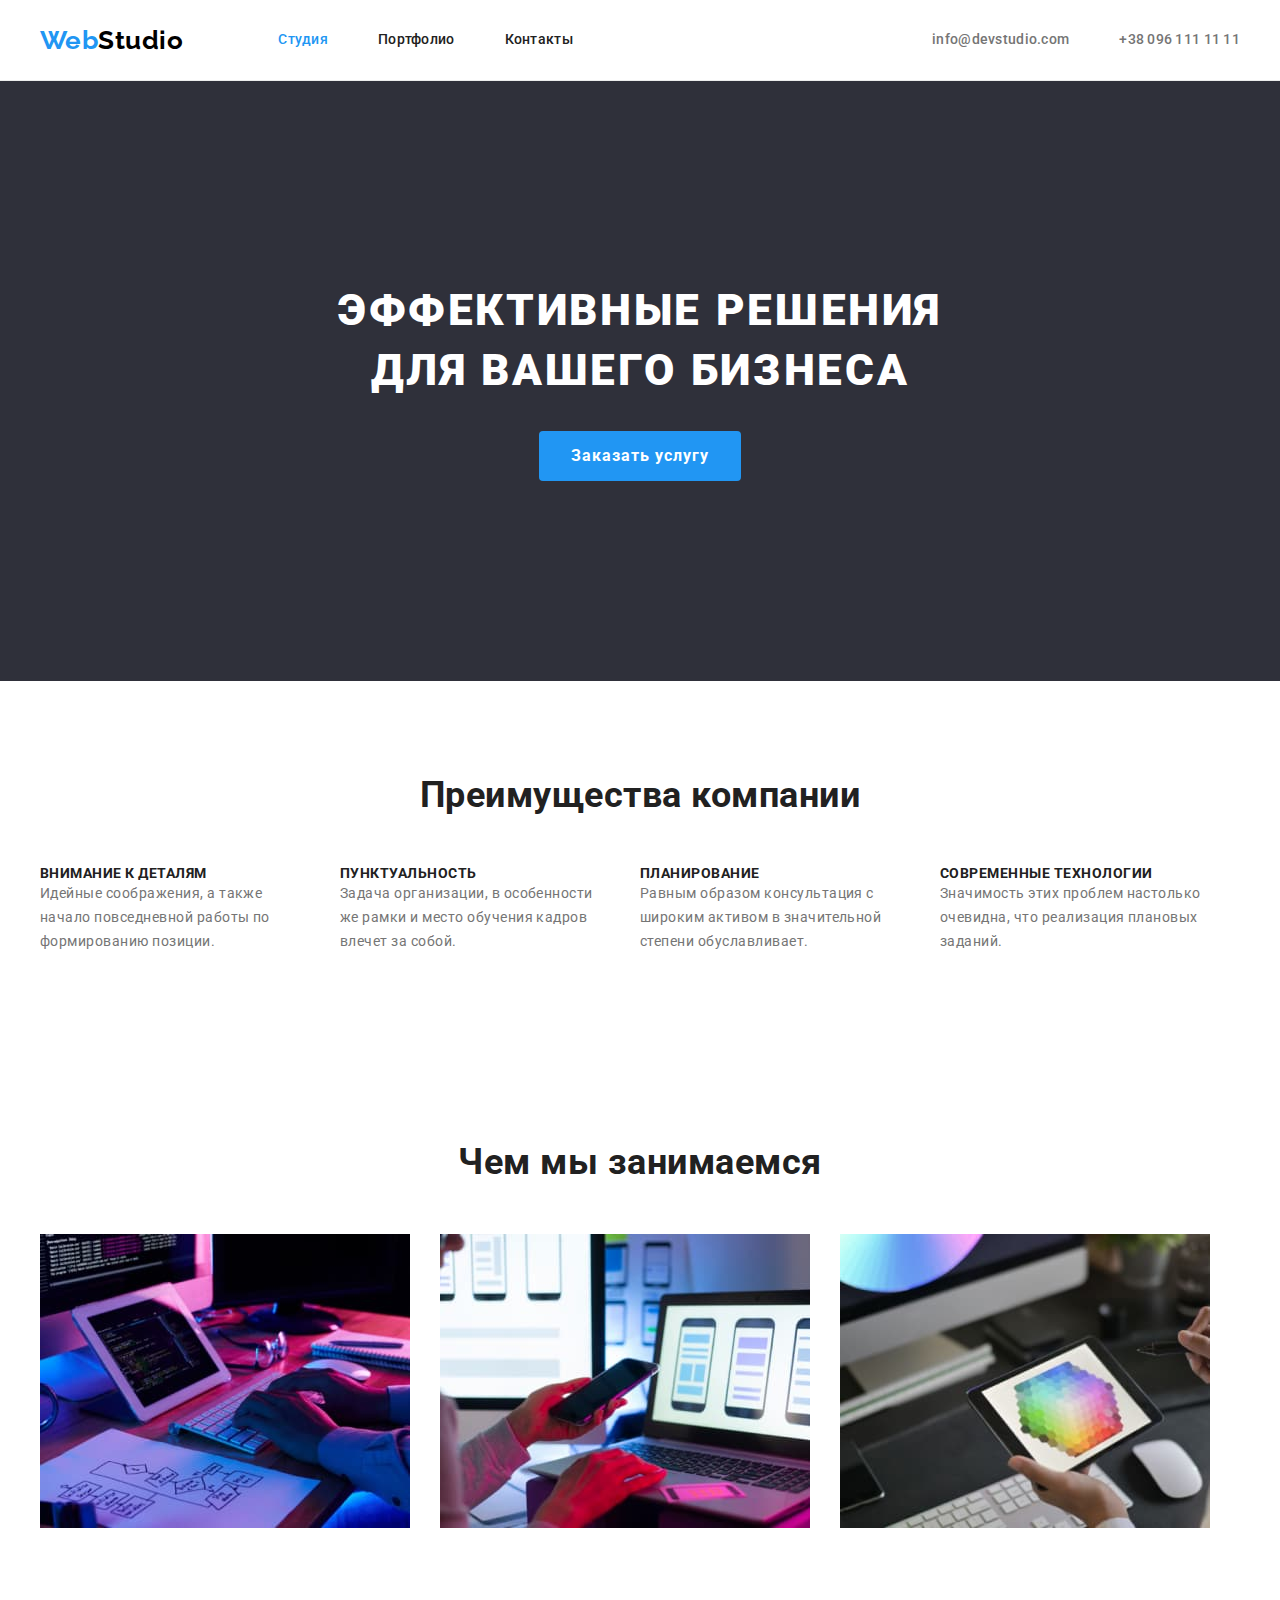
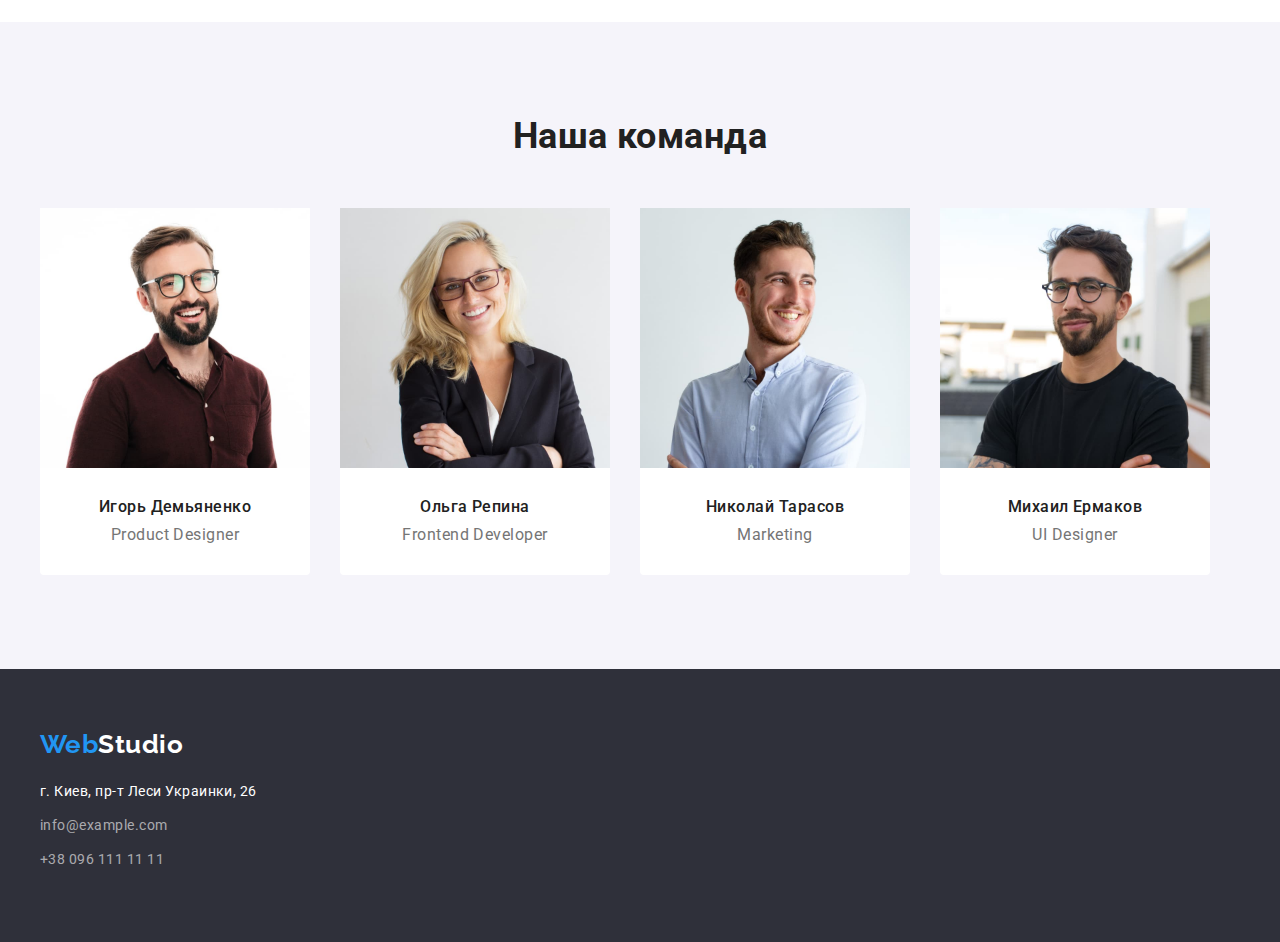
==== commit b195c4ea: "исправляет падинги секций" ====
--- a/index.html
+++ b/index.html
@@ -48,7 +48,7 @@
             <button class="hero-button button" type="button">Заказать услугу</button>
         </section>
         <!--секция преимущества компании-->
-        <section class="advantage-section section">
+        <section class="section">
             <div class="container">
                 <h2 class="section-title">Преимущества компании</h2>
                 <ul class="advantage list">
@@ -74,7 +74,7 @@
             </div>            
         </section>
         <!--секция чем занимается компания-->
-        <section class="specialization-section section">
+        <section class="section">
             <div class="container">
                 <h2 class="section-title">Чем мы занимаемся</h2>
                 <ul class="specialization list">
@@ -92,19 +92,19 @@
             <div class="container">
                 <h2 class="section-title">Наша команда</h2>
                 <ul class="team list">
-                    <li class="item"><img src="images/img1.jpg" alt="Игорь Демьяненко" width="270" height="260">
+                    <li class="item"><img class="team-photo" src="images/img1.jpg" alt="Игорь Демьяненко" width="270" height="260">
                         <h3 class="team-title">Игорь Демьяненко</h3>
                         <p class="team-profession" lang="en">Product Designer</p>
                     </li>
-                    <li class="item"><img src="images/img2.jpg" alt="Ольга Репина" width="270" height="260">
+                    <li class="item"><img class="team-photo" src="images/img2.jpg" alt="Ольга Репина" width="270" height="260">
                         <h3 class="team-title">Ольга Репина</h3>
                         <p class="team-profession" lang="en">Frontend Developer</p>
                     </li>
-                    <li class="item"><img src="images/img3.jpg" alt="Николай Тарасов" width="270" height="260">
+                    <li class="item"><img class="team-photo" src="images/img3.jpg" alt="Николай Тарасов" width="270" height="260">
                         <h3 class="team-title">Николай Тарасов</h3>
                         <p class="team-profession" lang="en">Marketing</p>
                     </li>
-                    <li class="item"><img src="images/img4.jpg" alt="Михаил Ермаков" width="270" height="260">
+                    <li class="item"><img class="team-photo" src="images/img4.jpg" alt="Михаил Ермаков" width="270" height="260">
                         <h3 class="team-title">Михаил Ермаков</h3>
                         <p class="team-profession" lang="en">UI Designer</p>
                     </li>
--- a/css/styles.css
+++ b/css/styles.css
@@ -7,6 +7,7 @@
   --secondary-background-color: #f5f4fa;
   --hero-footer-background-color: #2f303a;
   --hero-button-hover-color: #188ce8;
+  --project-border-color: #eeeeee;
 }
 
 /* палитра */
@@ -20,7 +21,7 @@
 /* цвет адреса   rgba(255, 255, 255, 0.6) */
 /* цвет фона героя и футера #2F303A */
 /* дополнительный цвет текста логотипа, рамки главной кнопки  #000000 */
-
+/* цвет рамки карточки проекта    #EEEEEE */
 body {
   font-family: "Roboto", sans-serif;
   background-color: var(--primary-white-color);
@@ -38,6 +39,7 @@
 }
 img {
   display: block;
+  max-width: 100%;
 }
 
 /* **************************************************** */
@@ -48,6 +50,10 @@
   margin-left: auto;
   margin-right: auto;
 }
+.section {
+  padding-top: 94px;
+  padding-bottom: 94px;
+}
 /* __________________________________________шапка сайта студии__________________________________________________________ */
 header {
   border-bottom: 1px solid #ececec;
@@ -153,10 +159,7 @@
   line-height: 1.16;
   text-align: center;
 }
-.advantage-section {
-  padding-top: 95px;
-  padding-bottom: 95px;
-}
+
 .advantage {
   display: flex;
 }
@@ -185,9 +188,6 @@
   line-height: 1.71;
 }
 /* ____________________секция чем занимается компания______________ */
-.specialization-section {
-  padding-bottom: 95px;
-}
 .specialization {
   display: flex;
 }
@@ -214,9 +214,12 @@
 .team .item:nth-child(4n) {
   margin-right: 0;
 }
+.team-photo {
+  margin-bottom: 30px;
+}
 
 .team-title {
-  margin-top: 30px;
+  margin-top: 0;
   margin-bottom: 10px;
 
   color: var(--secondary-tex-color);
@@ -233,17 +236,12 @@
   text-align: center;
 }
 .our-team {
-  padding-top: 95px;
-  padding-bottom: 95px;
   background-color: var(--secondary-background-color);
 }
 /* _____________________________портфолио____________________ */
-.portfolio {
-  padding-top: 95px;
-  padding-bottom: 95px;
-}
 .portfolio-buttons {
   display: flex;
+  width: 620px;
   margin-left: auto;
   margin-right: auto;
 
@@ -252,6 +250,25 @@
 .portfolio-buttons .item + .item {
   margin-left: 8px;
 }
+/* __________________________проекты_____________________ */
+.project {
+  display: flex;
+  flex-wrap: wrap;
+  margin-left: -30px;
+  margin-top: -30px;
+}
+.project > .item {
+  flex-basis: 370px;
+  margin-left: 30px;
+  margin-top: 30px;
+
+  border: 1px solid var(--project-border-color);
+}
+
+.project-text {
+  padding: 20px 24px;
+}
+
 .project-title {
   margin-top: 0;
   margin-bottom: 4px;
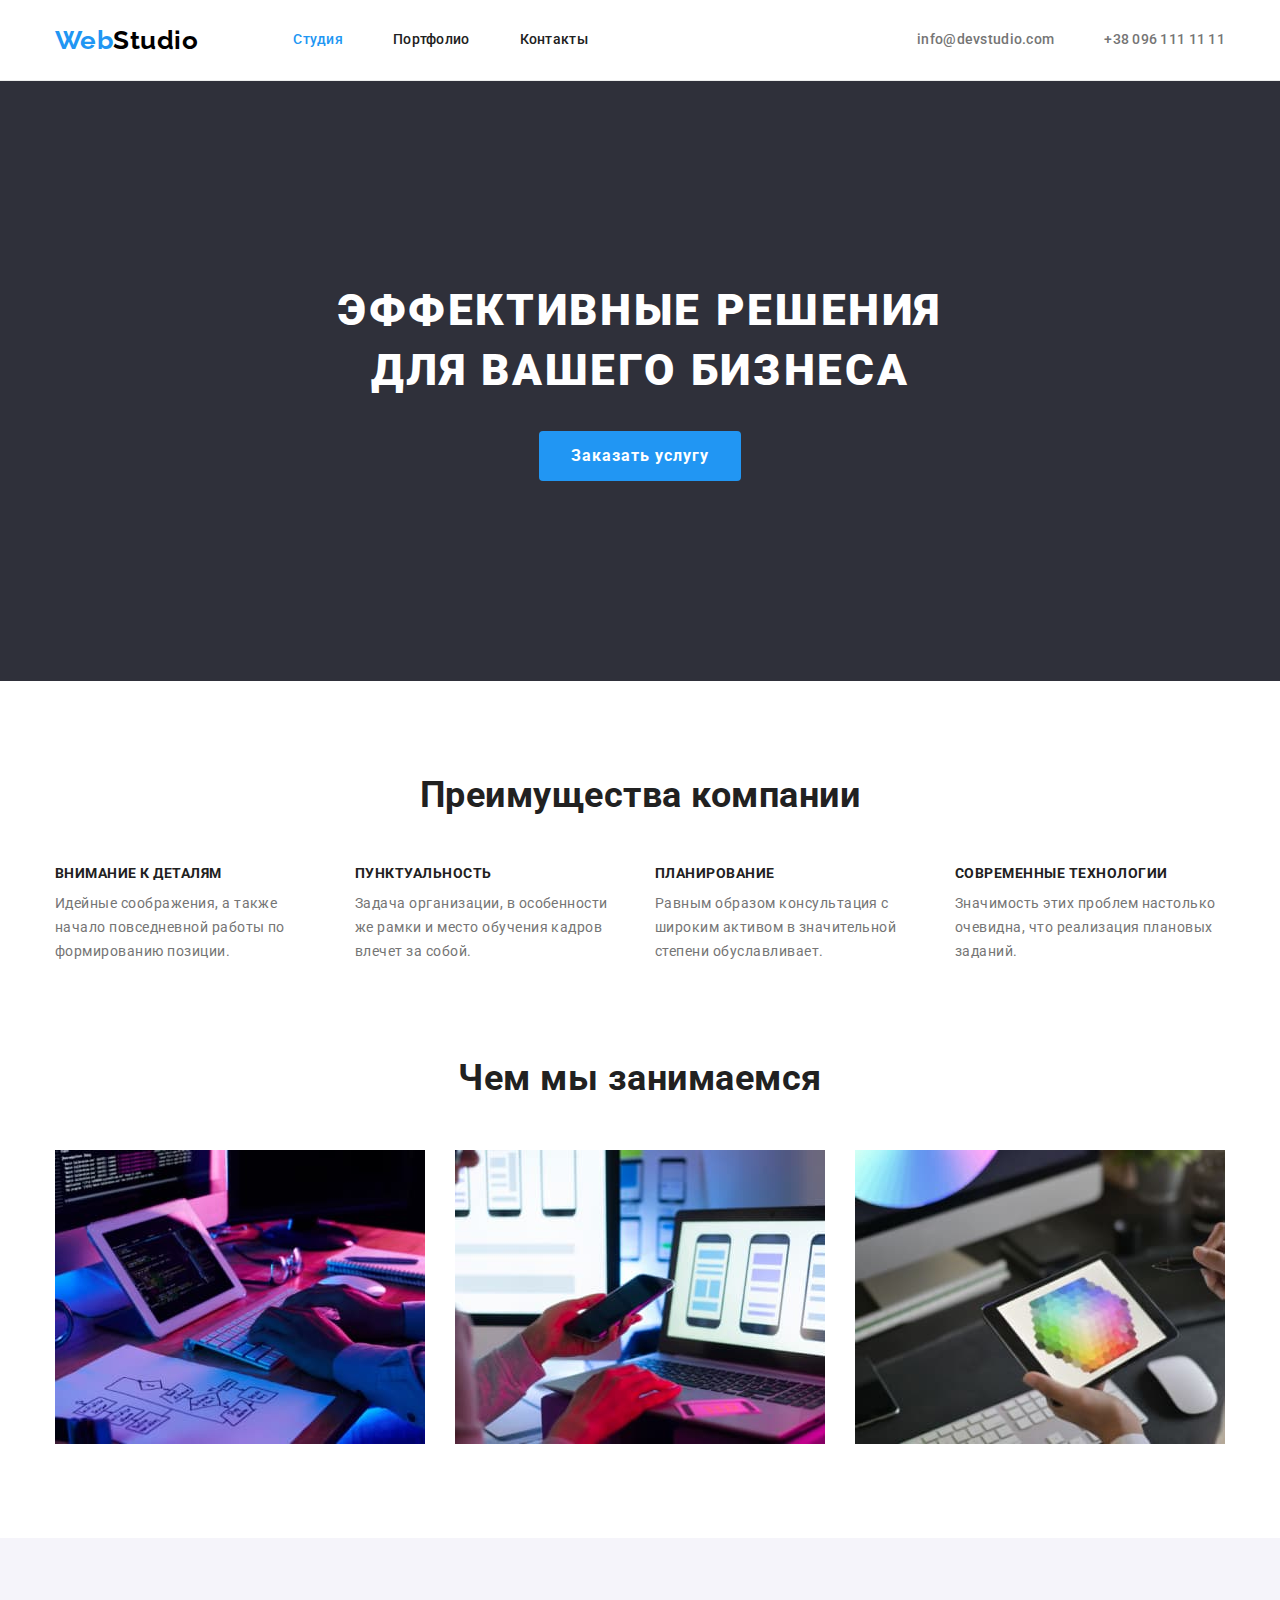
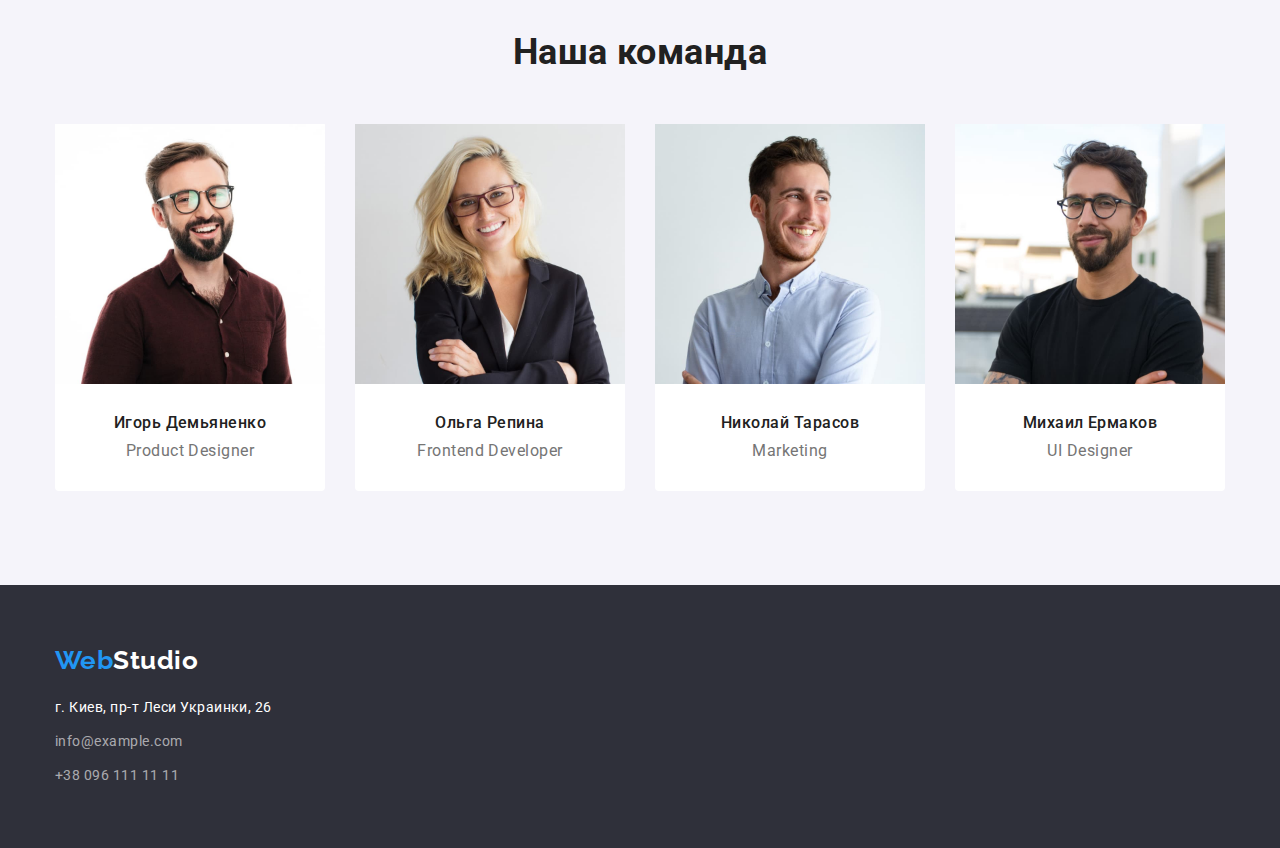
==== commit 27d58e2f: "вносит исправления после проверки дз" ====
--- a/index.html
+++ b/index.html
@@ -19,7 +19,7 @@
         <!--навигация-->
         <div class="container header-nav">
         <nav class="main-nav">
-            <a class="logo link" href="./index.html">Web<span class="logo-header">Studio</span></a>
+            <a class="logo link" href="./index.html">Web<span class="logo-header-end">Studio</span></a>
             <ul class="site-nav list">
                 <li class="item"><a href="./index.html" class="current link">Студия</a>
                 </li>
@@ -74,7 +74,7 @@
             </div>            
         </section>
         <!--секция чем занимается компания-->
-        <section class="section">
+        <section class="specialization-section section">
             <div class="container">
                 <h2 class="section-title">Чем мы занимаемся</h2>
                 <ul class="specialization list">
@@ -93,20 +93,32 @@
                 <h2 class="section-title">Наша команда</h2>
                 <ul class="team list">
                     <li class="item"><img class="team-photo" src="images/img1.jpg" alt="Игорь Демьяненко" width="270" height="260">
-                        <h3 class="team-title">Игорь Демьяненко</h3>
-                        <p class="team-profession" lang="en">Product Designer</p>
+                        <div class="team-text">
+                            <h3 class="team-title">Игорь Демьяненко</h3>
+                            <p class="team-profession" lang="en">Product Designer</p>
+                        </div>                        
                     </li>
+
                     <li class="item"><img class="team-photo" src="images/img2.jpg" alt="Ольга Репина" width="270" height="260">
-                        <h3 class="team-title">Ольга Репина</h3>
-                        <p class="team-profession" lang="en">Frontend Developer</p>
+                        <div class="team-text">
+                            <h3 class="team-title">Ольга Репина</h3>
+                            <p class="team-profession" lang="en">Frontend Developer</p>
+                        </div>
                     </li>
+
                     <li class="item"><img class="team-photo" src="images/img3.jpg" alt="Николай Тарасов" width="270" height="260">
-                        <h3 class="team-title">Николай Тарасов</h3>
-                        <p class="team-profession" lang="en">Marketing</p>
+                        <div class="team-text">
+                            <h3 class="team-title">Николай Тарасов</h3>
+                            <p class="team-profession" lang="en">Marketing</p>
+                        </div>
+
                     </li>
+
                     <li class="item"><img class="team-photo" src="images/img4.jpg" alt="Михаил Ермаков" width="270" height="260">
-                        <h3 class="team-title">Михаил Ермаков</h3>
-                        <p class="team-profession" lang="en">UI Designer</p>
+                        <div class="team-text">
+                            <h3 class="team-title">Михаил Ермаков</h3>
+                            <p class="team-profession" lang="en">UI Designer</p>
+                        </div>                        
                     </li>
                 </ul>
             </div>            
@@ -115,15 +127,17 @@
     <!--подвал страницы-->
     <footer class="footer">
         <div class="container">
-            <a class="logo link" href="./index.html">Web<span class="logo-footer">Studio</span></a>
-            <address class="adress">
+            <div class="logo-footer">
+                <a class="logo link" href="./index.html">Web<span class="logo-footer-end">Studio</span></a>
+            </div>
+                <address class="adress">
                 <p class="adress-location">г. Киев, пр-т Леси Украинки, 26</p>
                 <ul class="adress-contacts list">
                     <li class="adress-contact-item">
-                        <a href="mailto:info@example.com" class="link">info@example.com</a>
+                        <a href="mailto:info@example.com" class="footer-mail link">info@example.com</a>
                     </li>
                     <li class="adress-contact-item">
-                        <a href="tel:+380961111111" class="link">+38 096 111 11 11</a>
+                        <a href="tel:+380961111111" class="footer-tel link">+38 096 111 11 11</a>
                     </li>
                 </ul>
             </address>
--- a/css/styles.css
+++ b/css/styles.css
@@ -40,11 +40,12 @@
 img {
   display: block;
   max-width: 100%;
+  height: auto;
 }
 
 /* **************************************************** */
 .container {
-  width: 1230px;
+  width: 1200px;
   padding-left: 15px;
   padding-right: 15px;
   margin-left: auto;
@@ -65,11 +66,15 @@
   font-size: 26px;
   line-height: 1.19;
 }
-.logo-header {
+
+.logo-header-end {
   color: var(--primary-black-color);
 }
+.logo-footer-end {
+  color: var(--primary-white-color);
+}
 .logo-footer {
-  color: var(--primary-white-color);
+  margin-bottom: 20px;
 }
 /* ___________________________________________навигация___________________________________________________________ */
 .header-nav {
@@ -79,6 +84,13 @@
   display: flex;
   align-items: center;
 }
+
+.main-nav .link {
+  display: block;
+  padding-top: 24px;
+  padding-bottom: 24px;
+}
+
 .site-nav {
   display: flex;
   margin-left: 95px;
@@ -114,6 +126,7 @@
   line-height: 1.14;
   letter-spacing: 0.02em;
 }
+.site-nav .current,
 .site-nav .link:hover,
 .site-nav .link:focus,
 .contacts .link:hover,
@@ -122,9 +135,7 @@
 .adress-contacts .link:focus {
   color: var(--accent-tex-color);
 }
-.site-nav .current.link {
-  color: var(--accent-tex-color);
-}
+
 /* __________________________________ герой ______________________________________________________________ */
 
 .hero {
@@ -172,7 +183,7 @@
 }
 .advantage-title {
   margin-top: 0;
-  margin-bottom: 0;
+  margin-bottom: 10px;
 
   color: var(--secondary-tex-color);
   font-weight: 700;
@@ -188,6 +199,9 @@
   line-height: 1.71;
 }
 /* ____________________секция чем занимается компания______________ */
+.specialization-section {
+  padding-top: 0px;
+}
 .specialization {
   display: flex;
 }
@@ -206,7 +220,7 @@
 .team .item {
   width: 270px;
   margin-right: 30px;
-  padding-bottom: 30px;
+  /* padding-bottom: 30px; */
 
   border-radius: 4px;
   background-color: var(--primary-white-color);
@@ -214,10 +228,14 @@
 .team .item:nth-child(4n) {
   margin-right: 0;
 }
-.team-photo {
+/* .team-photo {
   margin-bottom: 30px;
-}
-
+} */
+
+.team-text {
+  padding-top: 30px;
+  padding-bottom: 30px;
+}
 .team-title {
   margin-top: 0;
   margin-bottom: 10px;
@@ -241,9 +259,7 @@
 /* _____________________________портфолио____________________ */
 .portfolio-buttons {
   display: flex;
-  width: 620px;
-  margin-left: auto;
-  margin-right: auto;
+  justify-content: center;
 
   margin-bottom: 50px;
 }
@@ -261,12 +277,14 @@
   flex-basis: 370px;
   margin-left: 30px;
   margin-top: 30px;
-
-  border: 1px solid var(--project-border-color);
 }
 
 .project-text {
   padding: 20px 24px;
+
+  border-width: 0 1px 1px 1px;
+  border-style: solid;
+  border-color: var(--project-border-color);
 }
 
 .project-title {
@@ -294,6 +312,9 @@
   padding-bottom: 60px;
   background-color: var(--hero-footer-background-color);
 }
+.footer .link {
+  display: block;
+}
 .adress {
   color: var(--primary-white-color);
   font-style: normal;
@@ -301,12 +322,19 @@
   line-height: 1.71;
 }
 .adress-location {
-  margin-top: 20px;
+  margin-top: 0px;
   margin-bottom: 10px;
 }
-.adress-contact-item {
+/* .adress-contact-item .link {
+  display: block;
+} */
+.footer-mail {
   margin-bottom: 10px;
 }
+.footer-tel {
+  margin-bottom: 0;
+}
+
 .adress-contacts .link {
   color: rgba(255, 255, 255, 0.6);
 }
